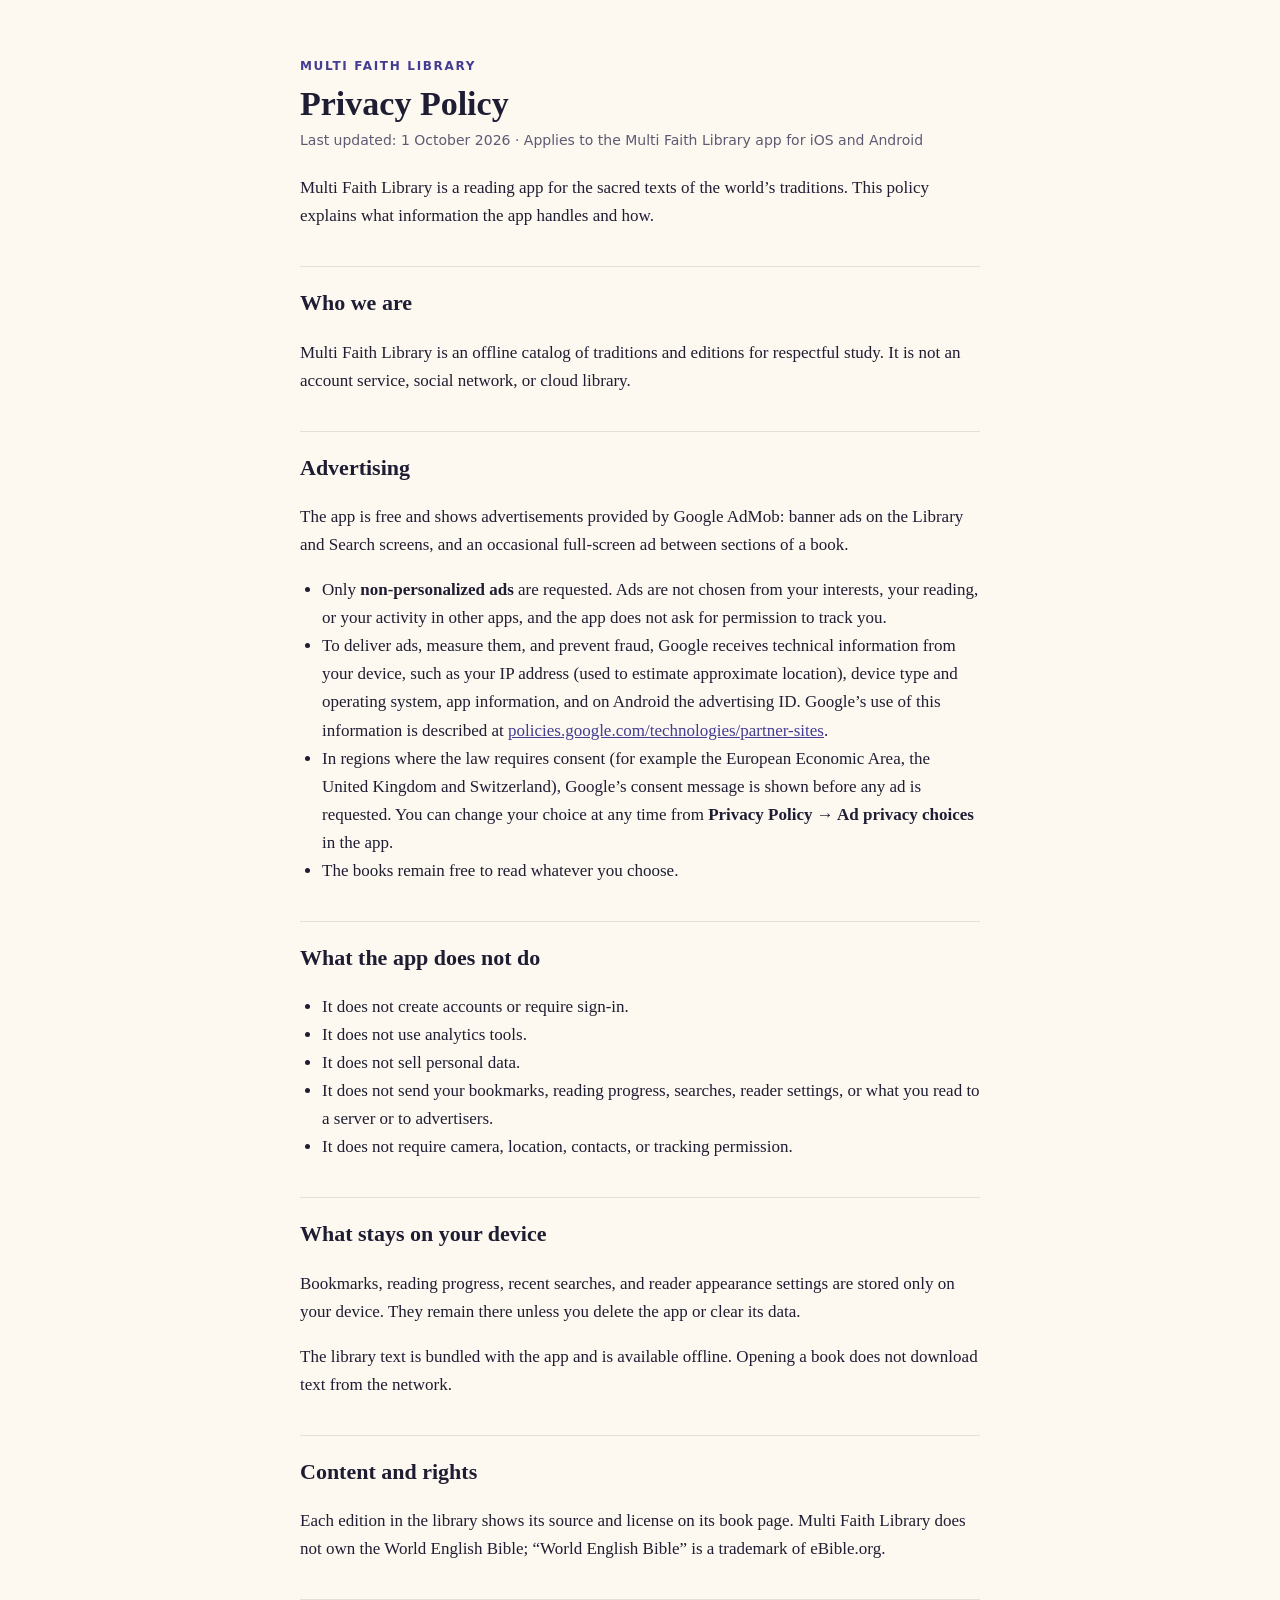
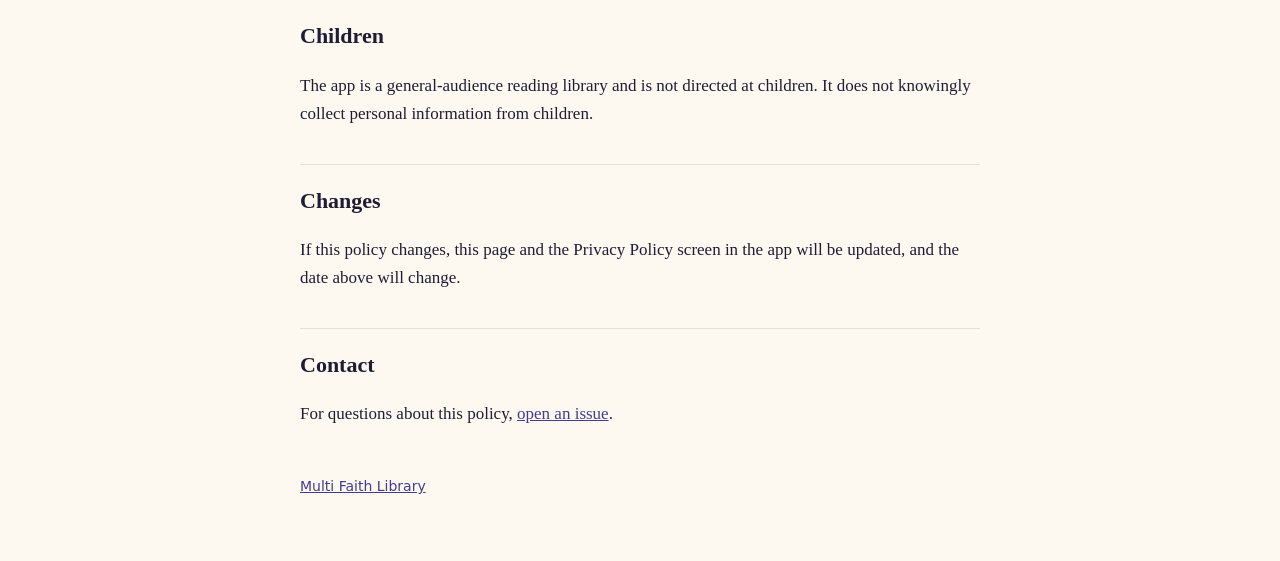
==== privacy/index.html @ 2a5bf64a "Multi Faith Library site: privacy policy and app-ads.txt Co-Authored-By: Claude Opus 5.5 <noreply@an" ====
<!doctype html>
<html lang="en">
<head>
<meta charset="utf-8">
<meta name="viewport" content="width=device-width, initial-scale=1">
<title>Privacy Policy &middot; Multi Faith Library</title>
<meta name="description" content="Privacy Policy for the Multi Faith Library app for iOS and Android.">
<link rel="stylesheet" href="/style.css">
</head>
<body>
<main>
<p class="overline">Multi Faith Library</p>
<h1>Privacy Policy</h1>
<p class="meta">Last updated: 1 October 2026 &middot; Applies to the Multi Faith Library app for iOS and Android</p>

<p>Multi Faith Library is a reading app for the sacred texts of the world&rsquo;s traditions. This policy explains what information the app handles and how.</p>

<h2>Who we are</h2>
<p>Multi Faith Library is an offline catalog of traditions and editions for respectful study. It is not an account service, social network, or cloud library.</p>

<h2>Advertising</h2>
<p>The app is free and shows advertisements provided by Google AdMob: banner ads on the Library and Search screens, and an occasional full-screen ad between sections of a book.</p>
<ul>
<li>Only <strong>non-personalized ads</strong> are requested. Ads are not chosen from your interests, your reading, or your activity in other apps, and the app does not ask for permission to track you.</li>
<li>To deliver ads, measure them, and prevent fraud, Google receives technical information from your device, such as your IP address (used to estimate approximate location), device type and operating system, app information, and on Android the advertising ID. Google&rsquo;s use of this information is described at <a href="https://policies.google.com/technologies/partner-sites">policies.google.com/technologies/partner-sites</a>.</li>
<li>In regions where the law requires consent (for example the European Economic Area, the United Kingdom and Switzerland), Google&rsquo;s consent message is shown before any ad is requested. You can change your choice at any time from <strong>Privacy Policy &rarr; Ad privacy choices</strong> in the app.</li>
<li>The books remain free to read whatever you choose.</li>
</ul>

<h2>What the app does not do</h2>
<ul>
<li>It does not create accounts or require sign-in.</li>
<li>It does not use analytics tools.</li>
<li>It does not sell personal data.</li>
<li>It does not send your bookmarks, reading progress, searches, reader settings, or what you read to a server or to advertisers.</li>
<li>It does not require camera, location, contacts, or tracking permission.</li>
</ul>

<h2>What stays on your device</h2>
<p>Bookmarks, reading progress, recent searches, and reader appearance settings are stored only on your device. They remain there unless you delete the app or clear its data.</p>
<p>The library text is bundled with the app and is available offline. Opening a book does not download text from the network.</p>

<h2>Content and rights</h2>
<p>Each edition in the library shows its source and license on its book page. Multi Faith Library does not own the World English Bible; &ldquo;World English Bible&rdquo; is a trademark of eBible.org.</p>

<h2>Children</h2>
<p>The app is a general-audience reading library and is not directed at children. It does not knowingly collect personal information from children.</p>

<h2>Changes</h2>
<p>If this policy changes, this page and the Privacy Policy screen in the app will be updated, and the date above will change.</p>

<h2>Contact</h2>
<p>For questions about this policy, <a href="https://github.com/nextgencode/nextgencode.github.io/issues">open an issue</a>.</p>

<footer><a href="/">Multi Faith Library</a></footer>
</main>
</body>
</html>
---- style.css ----
:root { --bg:#fdf8f0; --text:#1f1d33; --muted:#5d5a73; --brand:#423c92; --line:#e7dfd2; }
@media (prefers-color-scheme: dark) { :root { --bg:#16151f; --text:#ece9f5; --muted:#a8a4bd; --brand:#a9a3f0; --line:#2c2a3b; } }
* { box-sizing: border-box; }
body { margin:0; background:var(--bg); color:var(--text); font:17px/1.65 Georgia, "Times New Roman", serif; }
main { max-width: 720px; margin: 0 auto; padding: 48px 20px 64px; }
.overline { font:600 12px/1 -apple-system, system-ui, sans-serif; letter-spacing:.14em; text-transform:uppercase; color:var(--brand); }
h1 { font-size: 34px; line-height:1.2; margin: 10px 0 6px; }
h2 { font-size: 22px; margin: 36px 0 8px; padding-top: 18px; border-top: 1px solid var(--line); }
.meta { color:var(--muted); font:14px/1.4 -apple-system, system-ui, sans-serif; margin:0 0 24px; }
a { color: var(--brand); }
ul { padding-left: 22px; }
footer { margin-top: 48px; color: var(--muted); font:14px/1.5 -apple-system, system-ui, sans-serif; }
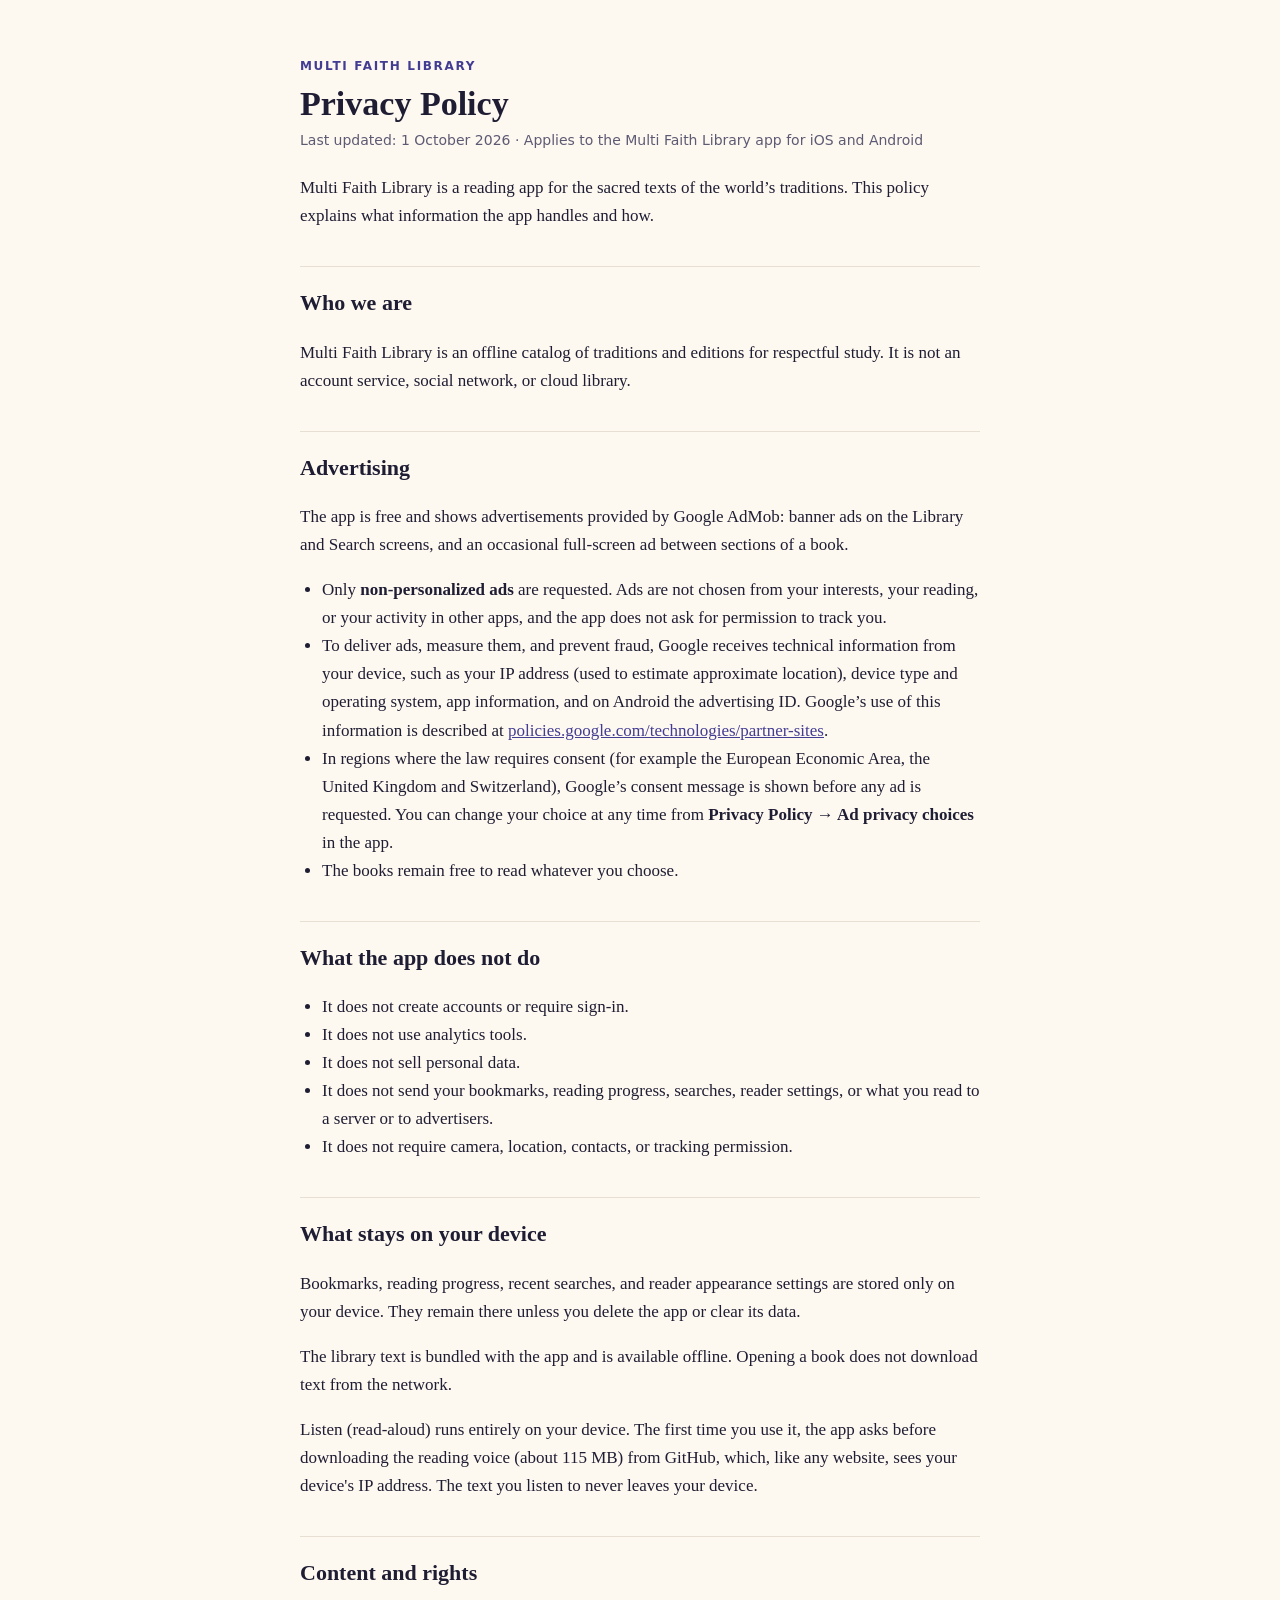
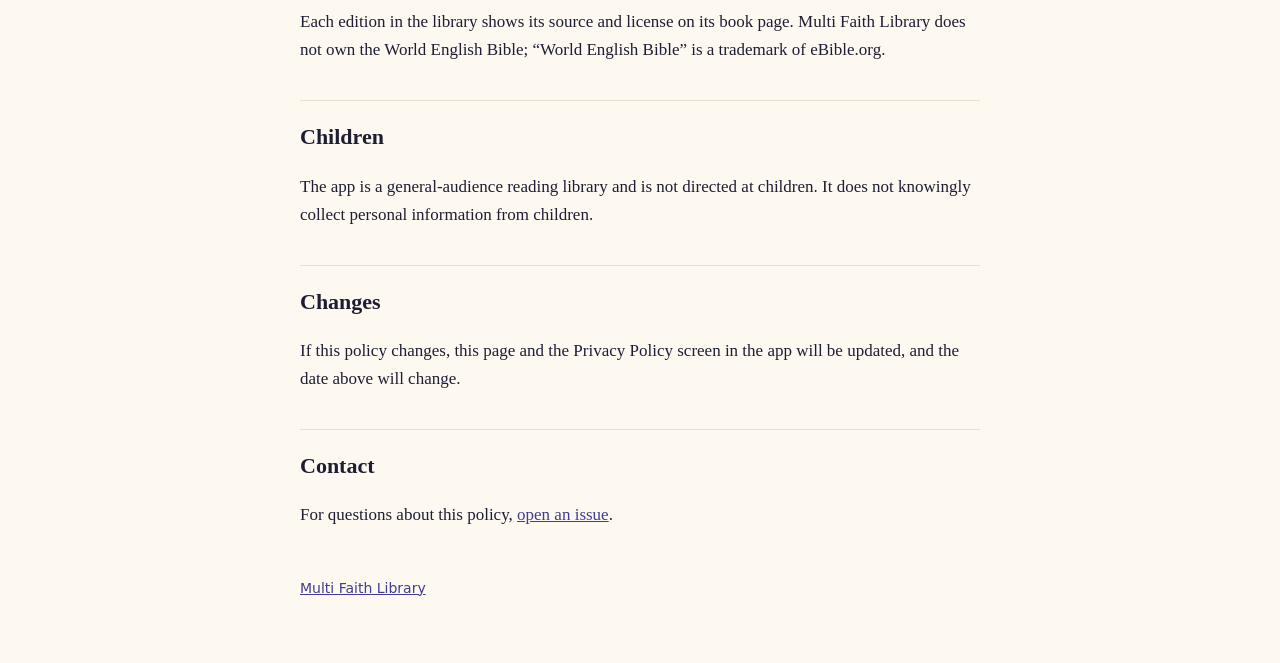
==== commit f7661e77: "Privacy policy: describe the one-time read-aloud voice download" ====
--- a/privacy/index.html
+++ b/privacy/index.html
@@ -39,6 +39,7 @@
 <h2>What stays on your device</h2>
 <p>Bookmarks, reading progress, recent searches, and reader appearance settings are stored only on your device. They remain there unless you delete the app or clear its data.</p>
 <p>The library text is bundled with the app and is available offline. Opening a book does not download text from the network.</p>
+<p>Listen (read-aloud) runs entirely on your device. The first time you use it, the app asks before downloading the reading voice (about 115 MB) from GitHub, which, like any website, sees your device's IP address. The text you listen to never leaves your device.</p>
 
 <h2>Content and rights</h2>
 <p>Each edition in the library shows its source and license on its book page. Multi Faith Library does not own the World English Bible; &ldquo;World English Bible&rdquo; is a trademark of eBible.org.</p>
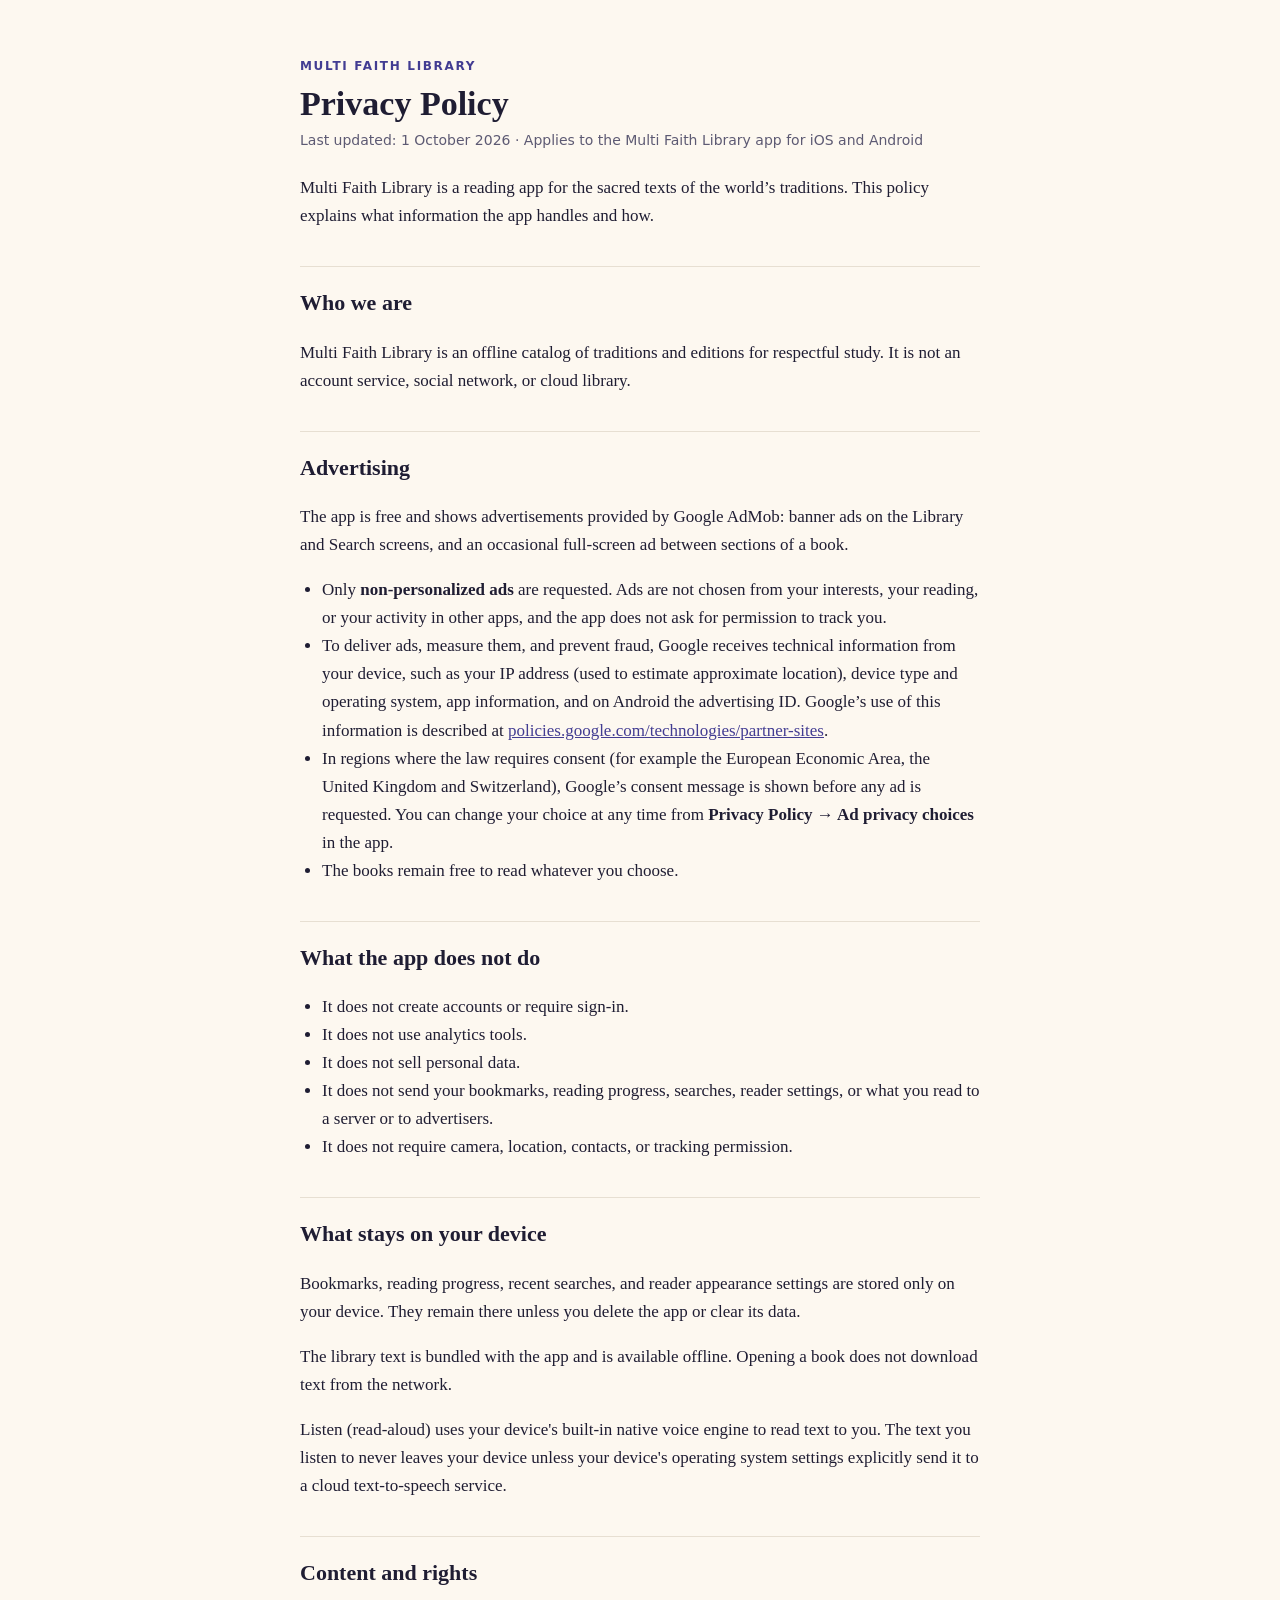
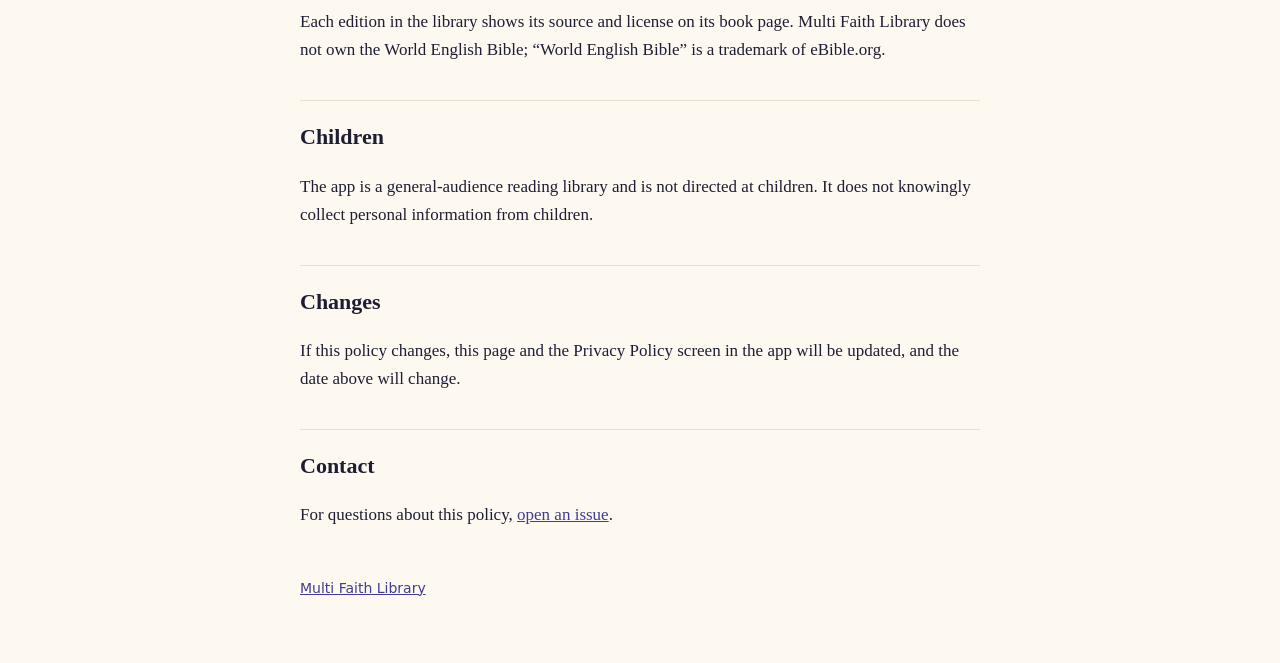
==== commit 057b9aba: "Privacy policy: Listen uses the device's built-in voice engine" ====
--- a/privacy/index.html
+++ b/privacy/index.html
@@ -39,7 +39,7 @@
 <h2>What stays on your device</h2>
 <p>Bookmarks, reading progress, recent searches, and reader appearance settings are stored only on your device. They remain there unless you delete the app or clear its data.</p>
 <p>The library text is bundled with the app and is available offline. Opening a book does not download text from the network.</p>
-<p>Listen (read-aloud) runs entirely on your device. The first time you use it, the app asks before downloading the reading voice (about 115 MB) from GitHub, which, like any website, sees your device's IP address. The text you listen to never leaves your device.</p>
+<p>Listen (read-aloud) uses your device's built-in native voice engine to read text to you. The text you listen to never leaves your device unless your device's operating system settings explicitly send it to a cloud text-to-speech service.</p>
 
 <h2>Content and rights</h2>
 <p>Each edition in the library shows its source and license on its book page. Multi Faith Library does not own the World English Bible; &ldquo;World English Bible&rdquo; is a trademark of eBible.org.</p>
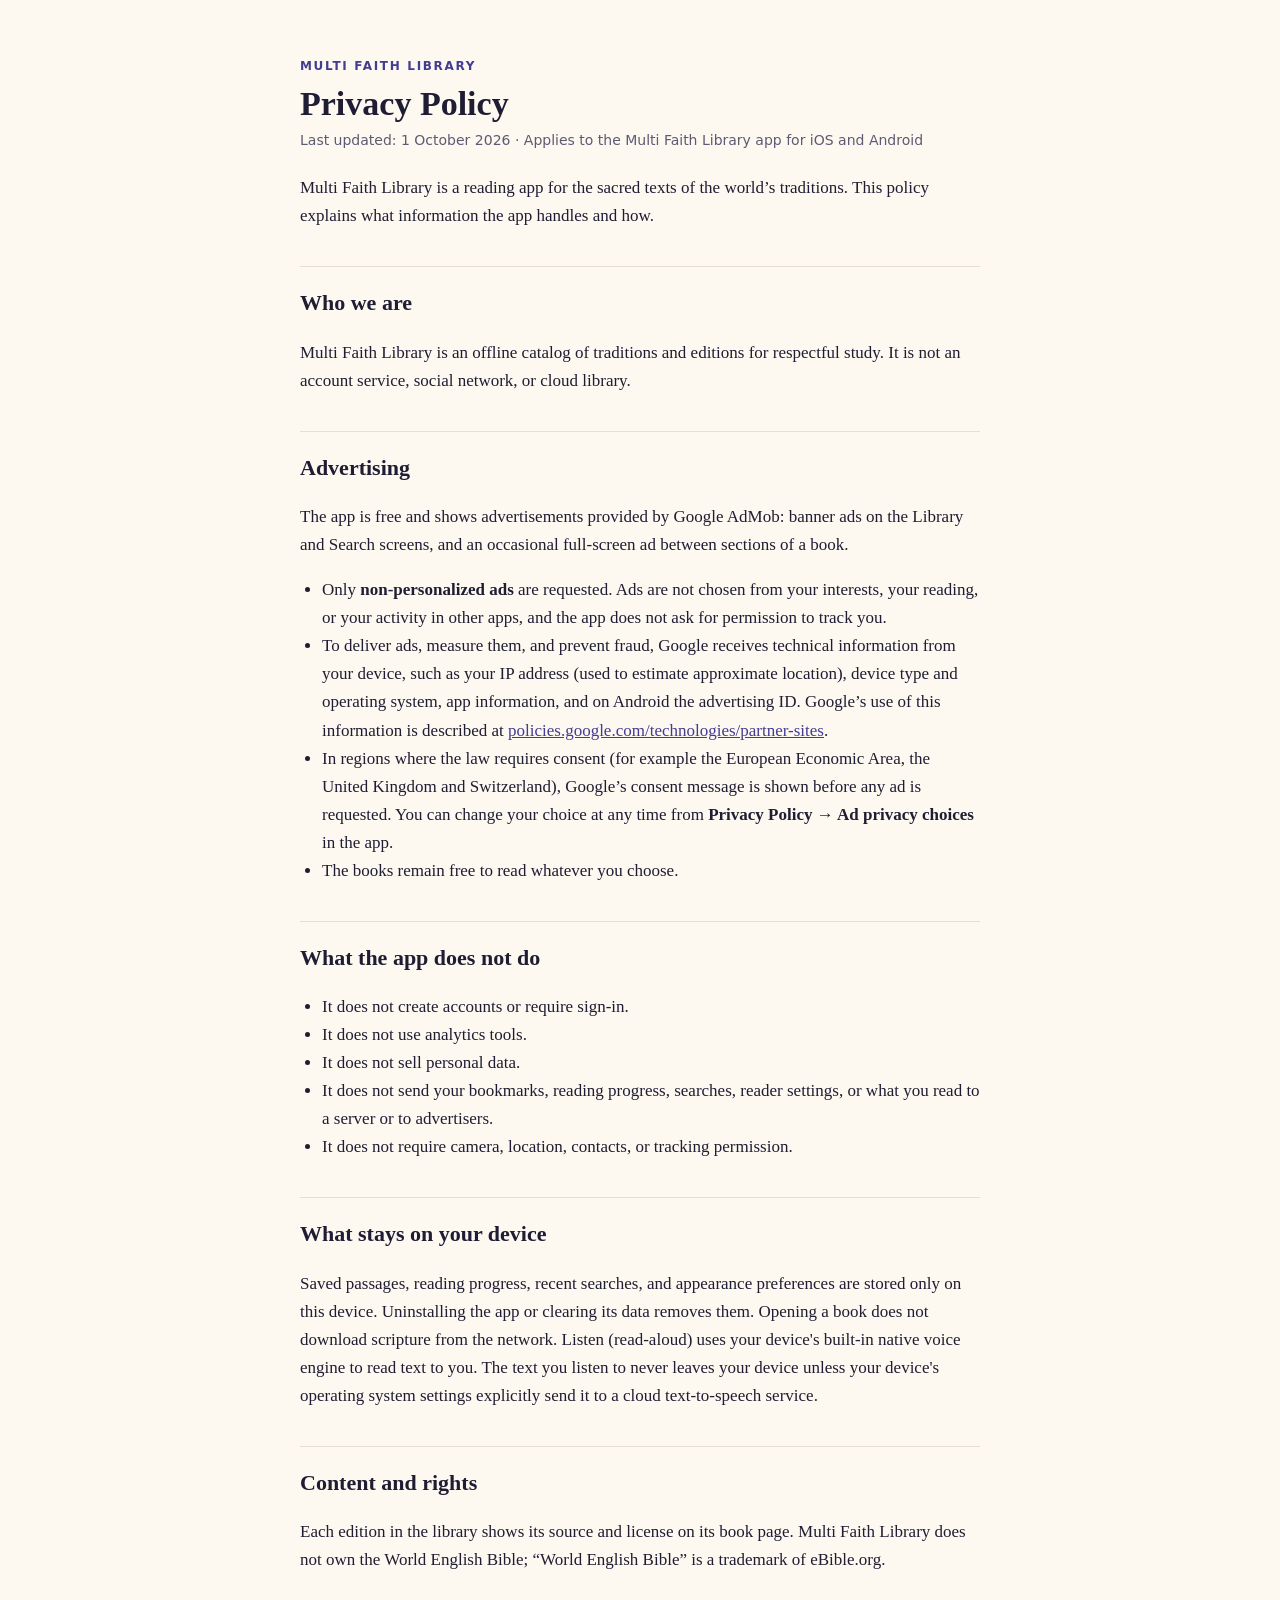
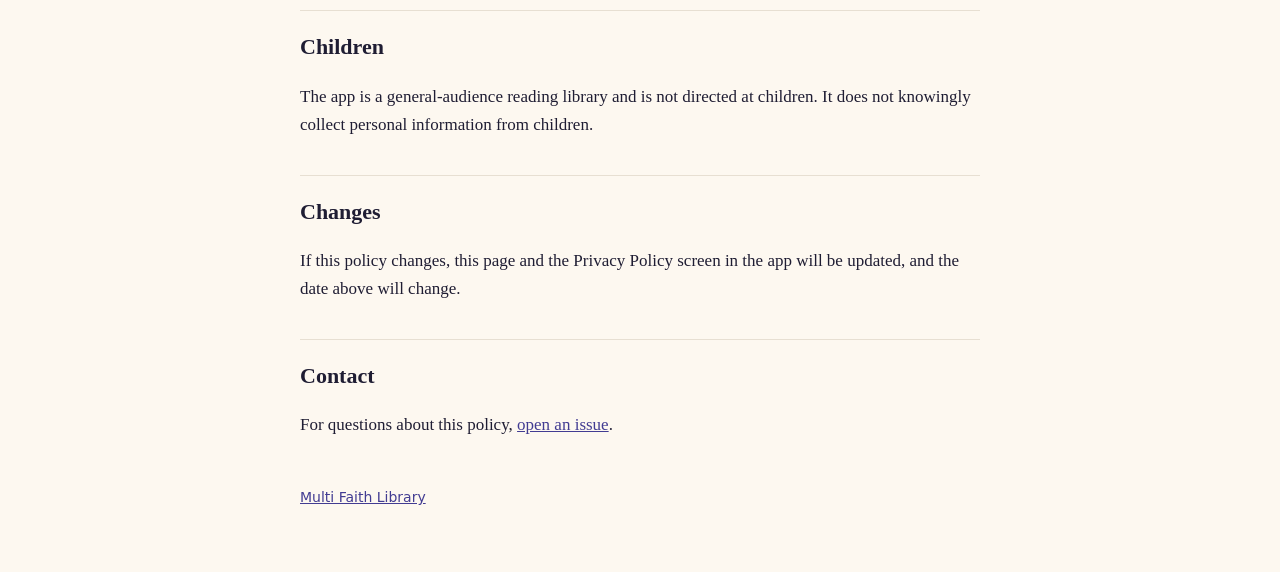
==== commit 8576f1f4: "Privacy policy: replace 'What stays on your device' section" ====
--- a/privacy/index.html
+++ b/privacy/index.html
@@ -37,9 +37,7 @@
 </ul>
 
 <h2>What stays on your device</h2>
-<p>Bookmarks, reading progress, recent searches, and reader appearance settings are stored only on your device. They remain there unless you delete the app or clear its data.</p>
-<p>The library text is bundled with the app and is available offline. Opening a book does not download text from the network.</p>
-<p>Listen (read-aloud) uses your device's built-in native voice engine to read text to you. The text you listen to never leaves your device unless your device's operating system settings explicitly send it to a cloud text-to-speech service.</p>
+<p>Saved passages, reading progress, recent searches, and appearance preferences are stored only on this device. Uninstalling the app or clearing its data removes them. Opening a book does not download scripture from the network. Listen (read-aloud) uses your device's built-in native voice engine to read text to you. The text you listen to never leaves your device unless your device's operating system settings explicitly send it to a cloud text-to-speech service.</p>
 
 <h2>Content and rights</h2>
 <p>Each edition in the library shows its source and license on its book page. Multi Faith Library does not own the World English Bible; &ldquo;World English Bible&rdquo; is a trademark of eBible.org.</p>
